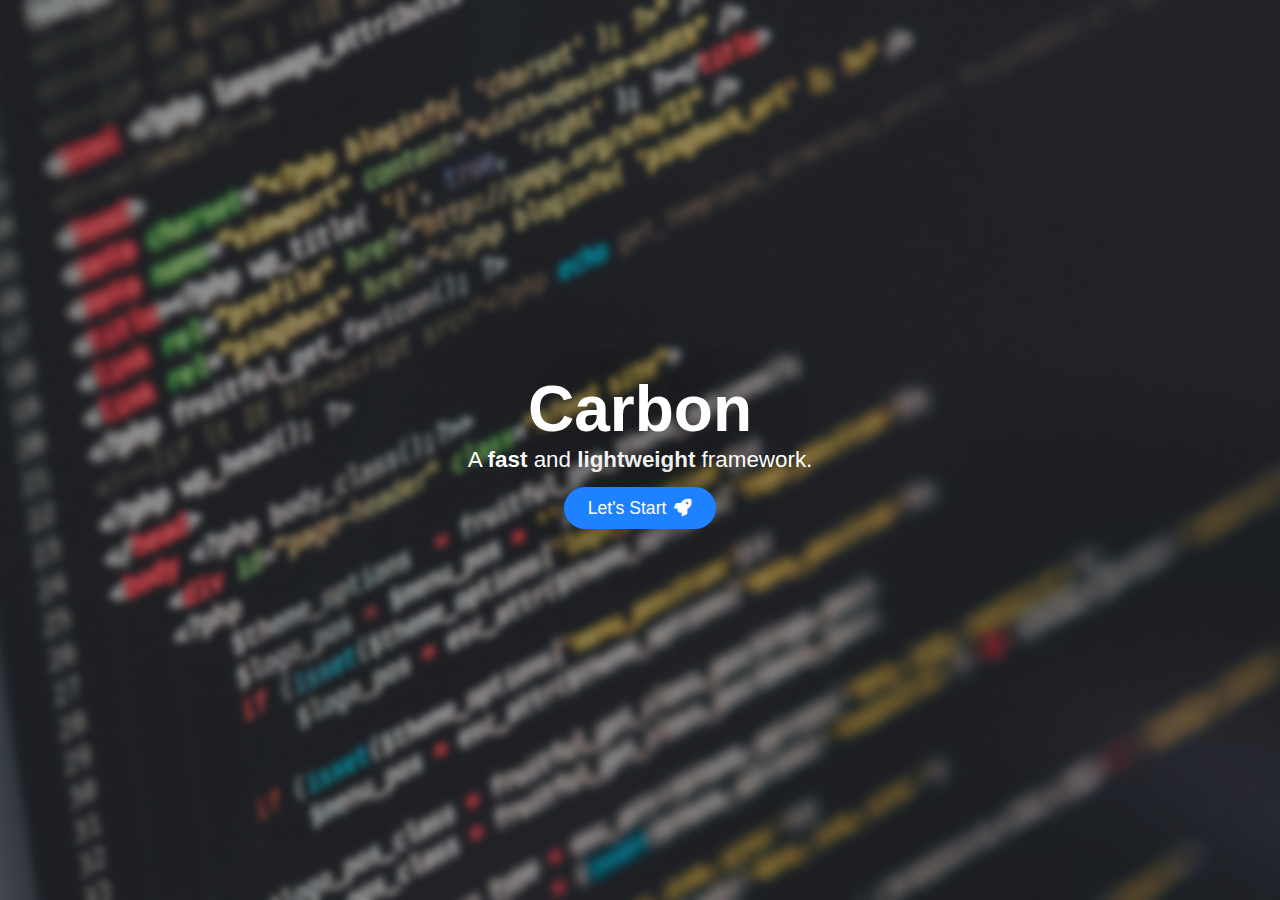
==== index.html @ 46bda538 "Github Pages Creation" ====
<!DOCTYPE html>
<html lang="en">
<head>
    <meta charset="UTF-8">
    <meta name="viewport" content="width=device-width, initial-scale=1.0">
    <meta http-equiv="X-UA-Compatible" content="ie=edge">
    <title>Carbon by Triangle</title>

    <!-- Styles -->
        <!-- carbon.css (Main Carbon Style File) -->
        <link rel="stylesheet" href="css/carbon.css">
        <!-- Bootstrap 4.1.x CSS -->
        <link rel="stylesheet" href="css/vendor/bootstrap.css">
        <!-- FontAwesome 5.1.1 -->
        <link rel="stylesheet" href="https://use.fontawesome.com/releases/v5.1.1/css/all.css">
        <!-- animate.css-->
        <link rel="stylesheet" href="css/vendor/animate.css">

</head>
<body>
    <!--[if lt IE 8]>
            <p class="browserupgrade">You are using an old browser to navigate the web. Please upgrade to continue experiencing the Web.</p>
    <![endif]-->
    
    
    <div id="main">

        <!-- Hero-B Component (We add the bg-image url in the style attribute if needed) -->
        <div class="ca-hero-b" style="background-image: url('assets/Hero_BG.jpg');">
            <div class="content">
                <h1 class="title"><span>Carbon</span></h1>
                <p class="lead">A <b>fast</b> and <b>lightweight</b> framework.</p>
                <a href="" class="ca-btn-1">Let's Start <i class="icon-right fas fa-rocket"></i></a>
            </div>
        </div>

    </div>


    <!-- Scripts -->
        <!-- carbon.js (Main Carbon Script File) -->
        <script src="js/carbon.js"></script>
        <!-- jquery.js -->
        <script src="js/vendor/jquery.js"></script>
        <!-- popper.js -->
        <script src="js/vendor/popper.js"></script>
        <!-- Bootstrap 4.1.x CSS -->
        <script src="js/vendor/bootstrap.js"></script>

</body>
</html>
---- css/carbon.css ----
@import url("https://fonts.googleapis.com/css?family=Montserrat:300,400,700");@import url("https://fonts.googleapis.com/css?family=Lato:300,400,700");body{background-color:#fff;overflow-x:hidden !important;font-family:"Lato","Helvetica Neue",sans-serif;font-size:16px;color:#1b1b1b;font-weight:500}@media (max-width: 600px){body{font-size:14px}}@media (max-width: 1500px){body{font-size:18px}}h1,h2,h3,h4,h5,h6{font-family:"Montserrat","Helvetica Neue",sans-serif}a,.link{text-decoration:none;color:#1e81ff;-webkit-transition:.3s cubic-bezier(1, .55, 0, .87);transition:.3s cubic-bezier(1, .55, 0, .87)}a:hover,a:active,a:visited,.link:hover,.link:active,.link:visited{color:#1b1b1b;opacity:.9;text-decoration:none}::-moz-selection{text-shadow:none;background:#1e81ff;color:#fff}::selection{text-shadow:none;background:#1e81ff;color:#fff}img::-moz-selection{background:transparent}img::selection{background:transparent}img::-moz-selection{background:transparent}.ca-btn-1,.ca-btn-1:active,.ca-btn-1:visited{padding:8px 24px !important;background-color:#1e81ff !important;color:#fff !important;cursor:pointer !important;border-radius:250px !important;font-size:110% !important;-webkit-transition:.3s cubic-bezier(1, .55, 0, .87) !important;transition:.3s cubic-bezier(1, .55, 0, .87) !important;-webkit-box-shadow:0px 0px 50px 0px rgba(27,27,27,0.5);box-shadow:0px 0px 50px 0px rgba(27,27,27,0.5);display:inline-block}@media (max-width: 600px){.ca-btn-1,.ca-btn-1:active,.ca-btn-1:visited{padding:5px 15px !important;background-color:#ffb61e !important;color:#fff !important;cursor:pointer !important;border-radius:250px !important;font-size:105% !important;-webkit-transition:.3s cubic-bezier(1, .55, 0, .87) !important;transition:.3s cubic-bezier(1, .55, 0, .87) !important}}.ca-btn-1:hover,.ca-btn-1:active:hover,.ca-btn-1:visited:hover{-webkit-transform:scale(1.1);transform:scale(1.1);background-color:#1e81ff !important;color:#fff !important;-webkit-box-shadow:0px 0px 20px 0px #1e81ff;box-shadow:0px 0px 20px 0px #1e81ff;text-decoration:none !important}.ca-btn-1 .icon-right,.ca-btn-1:active .icon-right,.ca-btn-1:visited .icon-right{margin-left:3px}.ca-btn-1 .icon-left,.ca-btn-1:active .icon-left,.ca-btn-1:visited .icon-left{margin-right:3px}.parallax-bg{background-attachment:fixed}.ca-hero-a{background-color:#1b1b1b;color:#fff;width:100%;height:100vh;display:-webkit-box;display:-ms-flexbox;display:flex;-webkit-box-orient:vertical;-webkit-box-direction:normal;-ms-flex-direction:column;flex-direction:column;-webkit-box-pack:center;-ms-flex-pack:center;justify-content:center;-webkit-box-align:center;-ms-flex-align:center;align-items:center;text-align:center}.ca-hero-a .content .title{font-size:400%;text-shadow:5px 5px 50px rgba(27,27,27,0.5)}.ca-hero-a .content .title span{font-weight:700}.ca-hero-a .content .lead{font-size:140%;font-weight:300;margin-top:-13px;margin-bottom:10px}.ca-hero-a .content .lead b{font-weight:700}.ca-hero-b{background-color:#1b1b1b;color:#fff;width:100%;height:100vh;display:-webkit-box;display:-ms-flexbox;display:flex;-webkit-box-orient:vertical;-webkit-box-direction:normal;-ms-flex-direction:column;flex-direction:column;-webkit-box-pack:center;-ms-flex-pack:center;justify-content:center;-webkit-box-align:center;-ms-flex-align:center;align-items:center;text-align:center;background-image:url("");background-repeat:none;background-position:center center;background-size:cover}.ca-hero-b .content .title{font-size:400%;text-shadow:5px 5px 50px rgba(27,27,27,0.5)}.ca-hero-b .content .title span{font-weight:700}.ca-hero-b .content .lead{font-size:140%;font-weight:300;margin-top:-13px;margin-bottom:10px}.ca-hero-b .content .lead b{font-weight:700}
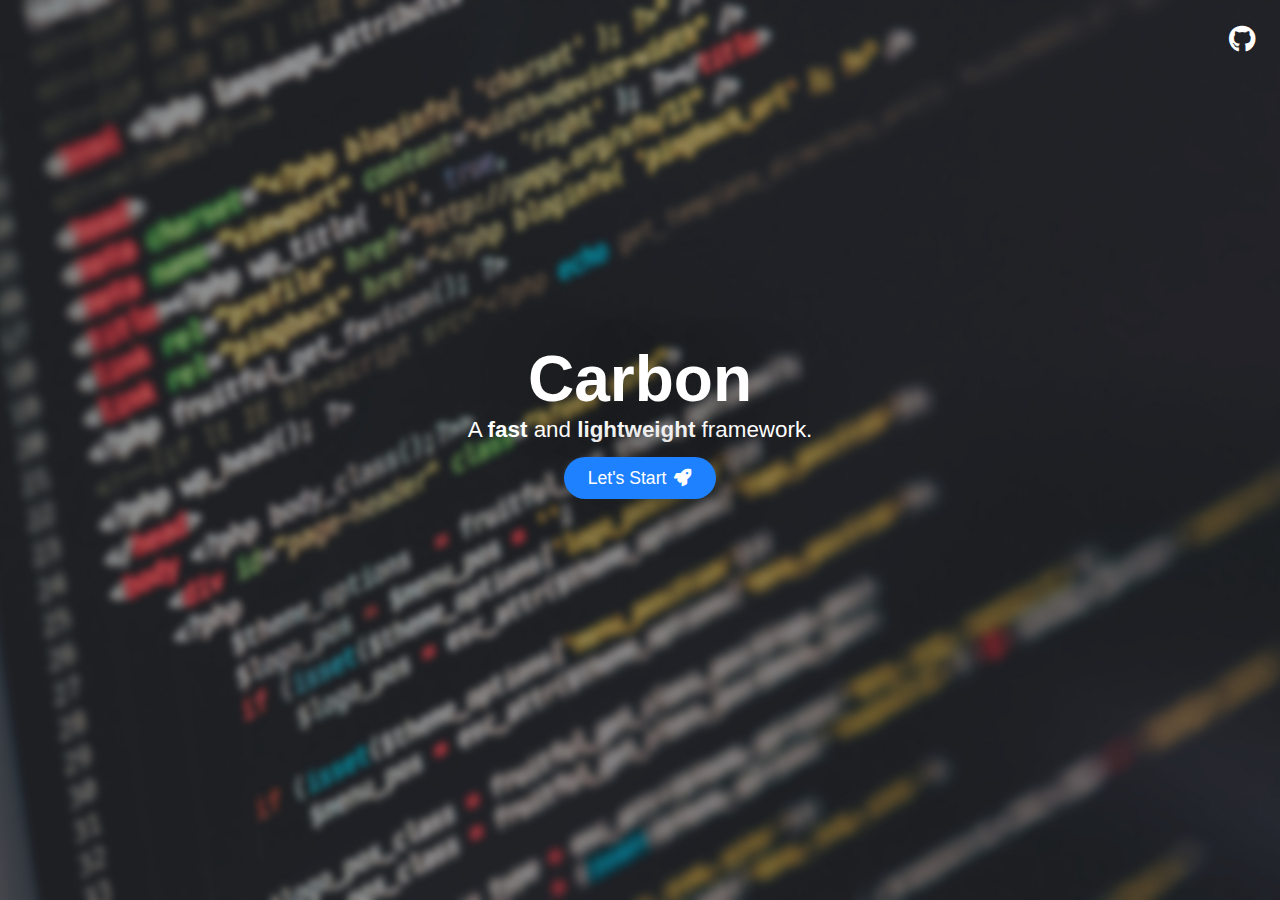
==== commit 1be947d0: "Alpha v0.1.2" ====
--- a/index.html
+++ b/index.html
@@ -24,13 +24,17 @@
     
     
     <div id="main">
+        <!-- Floating-Icon-List Component -->
+        <ul class="ca-floating-icon-list">
+            <li><a href="https://github.com/Triangle-MX/carbon-framework/" target="_blank"><i class="fab fa-github"></i></a></li>
+        </ul>
 
         <!-- Hero-B Component (We add the bg-image url in the style attribute if needed) -->
         <div class="ca-hero-b" style="background-image: url('assets/Hero_BG.jpg');">
             <div class="content">
                 <h1 class="title"><span>Carbon</span></h1>
                 <p class="lead">A <b>fast</b> and <b>lightweight</b> framework.</p>
-                <a href="" class="ca-btn-1">Let's Start <i class="icon-right fas fa-rocket"></i></a>
+                <a href="#" class="ca-btn-1">Let's Start <i class="icon-right fas fa-rocket"></i></a>
             </div>
         </div>
 
--- a/css/carbon.css
+++ b/css/carbon.css
@@ -1 +1 @@
-@import url("https://fonts.googleapis.com/css?family=Montserrat:300,400,700");@import url("https://fonts.googleapis.com/css?family=Lato:300,400,700");body{background-color:#fff;overflow-x:hidden !important;font-family:"Lato","Helvetica Neue",sans-serif;font-size:16px;color:#1b1b1b;font-weight:500}@media (max-width: 600px){body{font-size:14px}}@media (max-width: 1500px){body{font-size:18px}}h1,h2,h3,h4,h5,h6{font-family:"Montserrat","Helvetica Neue",sans-serif}a,.link{text-decoration:none;color:#1e81ff;-webkit-transition:.3s cubic-bezier(1, .55, 0, .87);transition:.3s cubic-bezier(1, .55, 0, .87)}a:hover,a:active,a:visited,.link:hover,.link:active,.link:visited{color:#1b1b1b;opacity:.9;text-decoration:none}::-moz-selection{text-shadow:none;background:#1e81ff;color:#fff}::selection{text-shadow:none;background:#1e81ff;color:#fff}img::-moz-selection{background:transparent}img::selection{background:transparent}img::-moz-selection{background:transparent}.ca-btn-1,.ca-btn-1:active,.ca-btn-1:visited{padding:8px 24px !important;background-color:#1e81ff !important;color:#fff !important;cursor:pointer !important;border-radius:250px !important;font-size:110% !important;-webkit-transition:.3s cubic-bezier(1, .55, 0, .87) !important;transition:.3s cubic-bezier(1, .55, 0, .87) !important;-webkit-box-shadow:0px 0px 50px 0px rgba(27,27,27,0.5);box-shadow:0px 0px 50px 0px rgba(27,27,27,0.5);display:inline-block}@media (max-width: 600px){.ca-btn-1,.ca-btn-1:active,.ca-btn-1:visited{padding:5px 15px !important;background-color:#ffb61e !important;color:#fff !important;cursor:pointer !important;border-radius:250px !important;font-size:105% !important;-webkit-transition:.3s cubic-bezier(1, .55, 0, .87) !important;transition:.3s cubic-bezier(1, .55, 0, .87) !important}}.ca-btn-1:hover,.ca-btn-1:active:hover,.ca-btn-1:visited:hover{-webkit-transform:scale(1.1);transform:scale(1.1);background-color:#1e81ff !important;color:#fff !important;-webkit-box-shadow:0px 0px 20px 0px #1e81ff;box-shadow:0px 0px 20px 0px #1e81ff;text-decoration:none !important}.ca-btn-1 .icon-right,.ca-btn-1:active .icon-right,.ca-btn-1:visited .icon-right{margin-left:3px}.ca-btn-1 .icon-left,.ca-btn-1:active .icon-left,.ca-btn-1:visited .icon-left{margin-right:3px}.parallax-bg{background-attachment:fixed}.ca-hero-a{background-color:#1b1b1b;color:#fff;width:100%;height:100vh;display:-webkit-box;display:-ms-flexbox;display:flex;-webkit-box-orient:vertical;-webkit-box-direction:normal;-ms-flex-direction:column;flex-direction:column;-webkit-box-pack:center;-ms-flex-pack:center;justify-content:center;-webkit-box-align:center;-ms-flex-align:center;align-items:center;text-align:center}.ca-hero-a .content .title{font-size:400%;text-shadow:5px 5px 50px rgba(27,27,27,0.5)}.ca-hero-a .content .title span{font-weight:700}.ca-hero-a .content .lead{font-size:140%;font-weight:300;margin-top:-13px;margin-bottom:10px}.ca-hero-a .content .lead b{font-weight:700}.ca-hero-b{background-color:#1b1b1b;color:#fff;width:100%;height:100vh;display:-webkit-box;display:-ms-flexbox;display:flex;-webkit-box-orient:vertical;-webkit-box-direction:normal;-ms-flex-direction:column;flex-direction:column;-webkit-box-pack:center;-ms-flex-pack:center;justify-content:center;-webkit-box-align:center;-ms-flex-align:center;align-items:center;text-align:center;background-image:url("");background-repeat:none;background-position:center center;background-size:cover}.ca-hero-b .content .title{font-size:400%;text-shadow:5px 5px 50px rgba(27,27,27,0.5)}.ca-hero-b .content .title span{font-weight:700}.ca-hero-b .content .lead{font-size:140%;font-weight:300;margin-top:-13px;margin-bottom:10px}.ca-hero-b .content .lead b{font-weight:700}
+@import url("https://fonts.googleapis.com/css?family=Montserrat:300,400,700");@import url("https://fonts.googleapis.com/css?family=Lato:300,400,700");body{background-color:#fff;overflow-x:hidden !important;font-family:"Lato","Helvetica Neue",sans-serif;font-size:16px;color:#1b1b1b;font-weight:500}@media (max-width: 600px){body{font-size:14px}}@media (max-width: 1500px){body{font-size:18px}}h1,h2,h3,h4,h5,h6{font-family:"Montserrat","Helvetica Neue",sans-serif}a,.link{text-decoration:none;color:#1e81ff;-webkit-transition:.2s cubic-bezier(1, .55, 0, .87);transition:.2s cubic-bezier(1, .55, 0, .87)}a:hover,a:active,a:visited,.link:hover,.link:active,.link:visited{color:#1b1b1b;opacity:.9;text-decoration:none}li{list-style:none}::-moz-selection{text-shadow:none;background:#1e81ff;color:#fff}::selection{text-shadow:none;background:#1e81ff;color:#fff}img::-moz-selection{background:transparent}img::selection{background:transparent}img::-moz-selection{background:transparent}.ca-btn-1,.ca-btn-1:active,.ca-btn-1:visited{padding:8px 24px !important;background-color:#1e81ff !important;color:#fff !important;cursor:pointer !important;border-radius:250px !important;font-size:110% !important;-webkit-transition:.2s cubic-bezier(1, .55, 0, .87) !important;transition:.2s cubic-bezier(1, .55, 0, .87) !important;-webkit-box-shadow:0px 0px 50px 0px rgba(27,27,27,0.5);box-shadow:0px 0px 50px 0px rgba(27,27,27,0.5);display:inline-block}@media (max-width: 600px){.ca-btn-1,.ca-btn-1:active,.ca-btn-1:visited{padding:5px 15px !important;background-color:#1e81ff !important;color:#fff !important;cursor:pointer !important;border-radius:250px !important;font-size:105% !important;-webkit-transition:.2s cubic-bezier(1, .55, 0, .87) !important;transition:.2s cubic-bezier(1, .55, 0, .87) !important}}.ca-btn-1:hover,.ca-btn-1:active:hover,.ca-btn-1:visited:hover{-webkit-transform:scale(1.1);transform:scale(1.1);background-color:#1e81ff !important;color:#fff !important;-webkit-box-shadow:0px 0px 20px 0px #1e81ff;box-shadow:0px 0px 20px 0px #1e81ff;text-decoration:none !important}.ca-btn-1 .icon-right,.ca-btn-1:active .icon-right,.ca-btn-1:visited .icon-right{margin-left:3px}.ca-btn-1 .icon-left,.ca-btn-1:active .icon-left,.ca-btn-1:visited .icon-left{margin-right:3px}.parallax-bg{background-attachment:fixed}.ca-hero-a{background-color:#1b1b1b;color:#fff;width:100%;height:100vh;display:-webkit-box;display:-ms-flexbox;display:flex;-webkit-box-orient:vertical;-webkit-box-direction:normal;-ms-flex-direction:column;flex-direction:column;-webkit-box-pack:center;-ms-flex-pack:center;justify-content:center;-webkit-box-align:center;-ms-flex-align:center;align-items:center;text-align:center;padding-bottom:60px}.ca-hero-a .content .title{font-size:400%;text-shadow:5px 5px 50px rgba(27,27,27,0.5)}.ca-hero-a .content .title span{font-weight:700}.ca-hero-a .content .lead{font-size:140%;font-weight:300;margin-top:-13px;margin-bottom:10px}.ca-hero-a .content .lead b{font-weight:700}.ca-hero-b{background-color:#1b1b1b;color:#fff;width:100%;height:100vh;display:-webkit-box;display:-ms-flexbox;display:flex;-webkit-box-orient:vertical;-webkit-box-direction:normal;-ms-flex-direction:column;flex-direction:column;-webkit-box-pack:center;-ms-flex-pack:center;justify-content:center;-webkit-box-align:center;-ms-flex-align:center;align-items:center;text-align:center;background-image:url("");background-repeat:none;background-position:center center;background-size:cover;padding-bottom:60px}.ca-hero-b .content .title{font-size:400%;text-shadow:5px 5px 50px rgba(27,27,27,0.5)}.ca-hero-b .content .title span{font-weight:700}.ca-hero-b .content .lead{font-size:140%;font-weight:300;margin-top:-13px;margin-bottom:10px}.ca-hero-b .content .lead b{font-weight:700}.ca-floating-icon-list{margin:0 !important;padding:0 !important;position:absolute;top:20px;right:20px;z-index:1000}.ca-floating-icon-list li{font-size:170%;display:inline;margin:5px}.ca-floating-icon-list li a{color:#fff !important}.ca-floating-icon-list li a:hover{color:#1e81ff !important}
